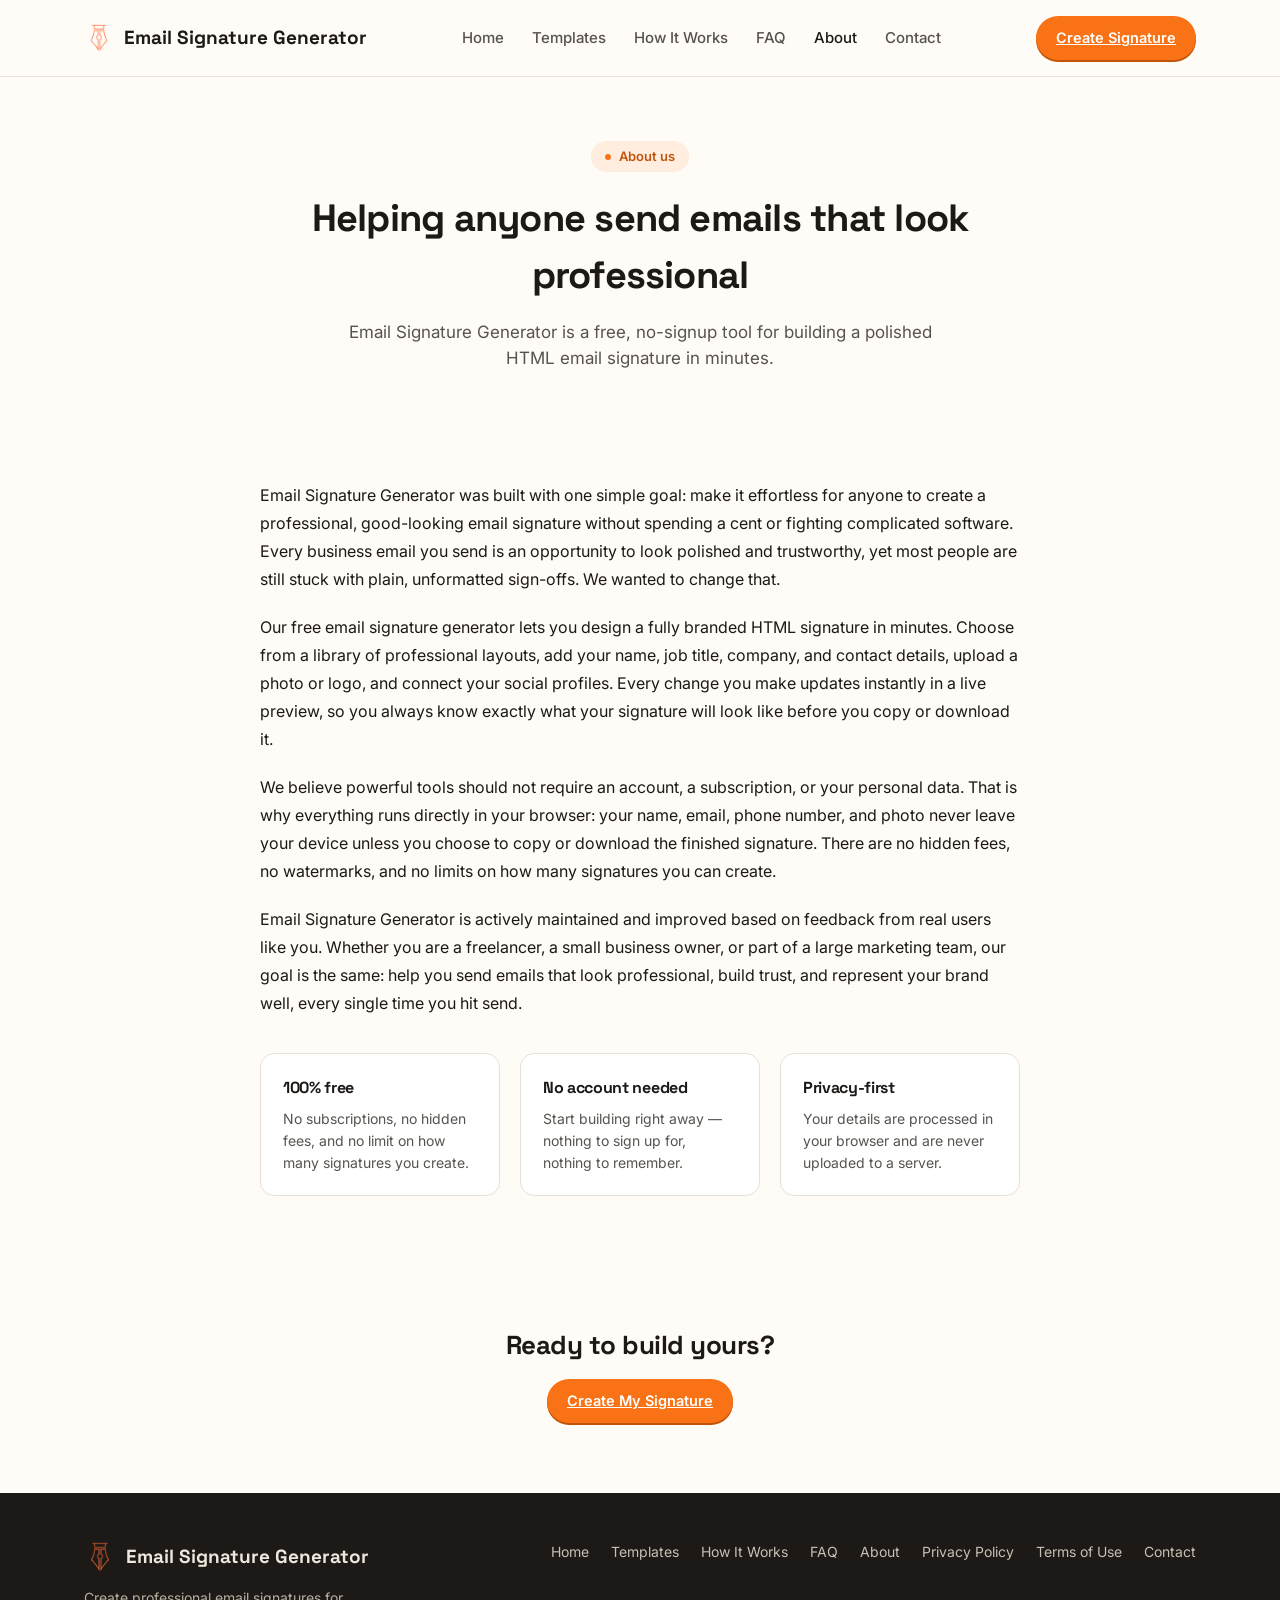
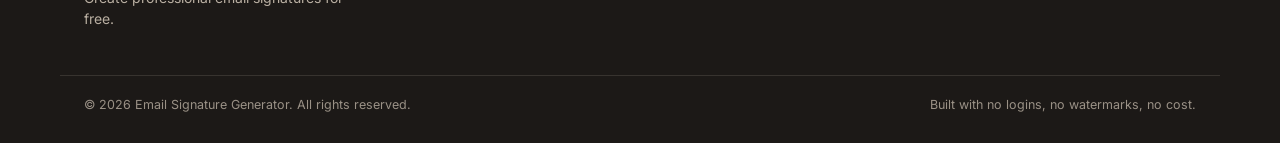
==== about.html @ c2b94624 "Add files via upload" ====
<!DOCTYPE html>
<html lang="en">
<head>
<meta charset="UTF-8">
<meta name="viewport" content="width=device-width, initial-scale=1.0">
<title>About Us | Email Signature Generator – Free Email Signature Maker</title>
<meta name="description" content="Learn about Email Signature Generator, the free online tool that helps you build a professional HTML email signature in minutes — no account, no cost, no watermark.">
<meta name="keywords" content="email signature generator, free email signature maker, HTML email signature, professional email signature, about signature generator">
<link rel="canonical" href="https://yourdomain.com/about.html">
<meta property="og:type" content="website">
<meta property="og:title" content="About Us | Email Signature Generator">
<meta property="og:description" content="Email Signature Generator is a free tool for creating professional HTML email signatures in minutes — no sign-up required.">
<meta name="twitter:card" content="summary">
<link rel="preconnect" href="https://fonts.googleapis.com">
<link href="https://fonts.googleapis.com/css2?family=Space+Grotesk:wght@500;600;700&family=Inter:wght@400;500;600;700&display=swap" rel="stylesheet">
<link rel="stylesheet" href="style.css">
<script type="application/ld+json">
{
  "@context": "https://schema.org",
  "@type": "AboutPage",
  "name": "About Email Signature Generator",
  "description": "Email Signature Generator is a free online tool that helps anyone create a professional HTML email signature in minutes, with no account required.",
  "url": "https://yourdomain.com/about.html",
  "isPartOf": {
    "@type": "WebSite",
    "name": "Email Signature Generator",
    "url": "https://yourdomain.com/"
  }
}
</script>
<style>
  .about-hero{padding:64px 0 20px;text-align:center;}
  .about-hero h1{font-size:38px;font-weight:700;max-width:720px;margin:0 auto;}
  .about-hero p{color:var(--ink-soft);font-size:17px;max-width:600px;margin:16px auto 0;}
  .about-body{max-width:760px;margin:0 auto;padding:20px 0 10px;}
  .about-body p{font-size:16px;line-height:1.75;color:var(--ink);margin:0 0 20px;}
  .about-values{display:grid;grid-template-columns:repeat(3,1fr);gap:20px;max-width:900px;margin:36px auto 0;}
  .about-value{background:var(--white);border:1.5px solid var(--line);border-radius:var(--radius-md);padding:22px;}
  .about-value h3{font-size:16px;margin-bottom:8px;}
  .about-value p{font-size:14px;color:var(--ink-soft);margin:0;line-height:1.55;}
  .about-cta{text-align:center;padding:50px 0 70px;}
  .about-cta h2{font-size:26px;margin-bottom:14px;}
  @media (max-width:760px){
    .about-hero h1{font-size:29px;}
    .about-values{grid-template-columns:1fr;}
  }
</style>
</head>
<body>

<header class="site">
  <div class="nav">
    <a href="index.html" style="text-decoration:none;color:inherit;">
      <div class="brand"><img src="[data-uri]" alt="Email Signature Generator" style="height:30px;width:auto;display:block;"><span>Email Signature Generator</span></div>
    </a>
    <nav class="links" aria-label="Primary">
      <a href="index.html">Home</a>
      <a href="index.html#templates">Templates</a>
      <a href="index.html#how">How It Works</a>
      <a href="index.html#faq">FAQ</a>
      <a href="about.html" style="color:var(--ink);">About</a>
      <a href="contact.html">Contact</a>
    </nav>
    <a href="index.html#generator" class="btn btn-primary">Create Signature</a>
    <button class="menu-toggle" aria-label="Menu"><span></span><span></span><span></span></button>
  </div>
</header>

<main>
<section class="about-hero">
  <div class="wrap">
    <span class="eyebrow"><span class="dot"></span>About us</span>
    <h1>Helping anyone send emails that look professional</h1>
    <p>Email Signature Generator is a free, no-signup tool for building a polished HTML email signature in minutes.</p>
  </div>
</section>

<section>
  <div class="wrap about-body">
    <p>Email Signature Generator was built with one simple goal: make it effortless for anyone to create a professional, good-looking email signature without spending a cent or fighting complicated software. Every business email you send is an opportunity to look polished and trustworthy, yet most people are still stuck with plain, unformatted sign-offs. We wanted to change that.</p>

    <p>Our free email signature generator lets you design a fully branded HTML signature in minutes. Choose from a library of professional layouts, add your name, job title, company, and contact details, upload a photo or logo, and connect your social profiles. Every change you make updates instantly in a live preview, so you always know exactly what your signature will look like before you copy or download it.</p>

    <p>We believe powerful tools should not require an account, a subscription, or your personal data. That is why everything runs directly in your browser: your name, email, phone number, and photo never leave your device unless you choose to copy or download the finished signature. There are no hidden fees, no watermarks, and no limits on how many signatures you can create.</p>

    <p>Email Signature Generator is actively maintained and improved based on feedback from real users like you. Whether you are a freelancer, a small business owner, or part of a large marketing team, our goal is the same: help you send emails that look professional, build trust, and represent your brand well, every single time you hit send.</p>

    <div class="about-values">
      <div class="about-value">
        <h3>100% free</h3>
        <p>No subscriptions, no hidden fees, and no limit on how many signatures you create.</p>
      </div>
      <div class="about-value">
        <h3>No account needed</h3>
        <p>Start building right away — nothing to sign up for, nothing to remember.</p>
      </div>
      <div class="about-value">
        <h3>Privacy-first</h3>
        <p>Your details are processed in your browser and are never uploaded to a server.</p>
      </div>
    </div>
  </div>
</section>

<section class="about-cta">
  <div class="wrap">
    <h2>Ready to build yours?</h2>
    <a href="index.html#generator" class="btn btn-primary">Create My Signature</a>
  </div>
</section>
</main>

<footer>
  <div class="wrap foot-grid">
    <div>
      <div class="brand" style="margin-bottom:8px;"><img src="[data-uri]" alt="Email Signature Generator" style="height:32px;width:auto;display:block;"><span>Email Signature Generator</span></div>
      <p style="color:#B9AFA2;font-size:14px;max-width:280px;">Create professional email signatures for free.</p>
    </div>
    <div class="foot-links">
      <a href="index.html">Home</a>
      <a href="index.html#templates">Templates</a>
      <a href="index.html#how">How It Works</a>
      <a href="index.html#faq">FAQ</a>
      <a href="about.html">About</a>
      <a href="privacy-policy.html">Privacy Policy</a>
      <a href="terms-of-use.html">Terms of Use</a>
      <a href="contact.html">Contact</a>
    </div>
  </div>
  <div class="wrap foot-bottom">
    <span>© 2026 Email Signature Generator. All rights reserved.</span>
    <span>Built with no logins, no watermarks, no cost.</span>
  </div>
</footer>

<script>
  document.querySelector(".menu-toggle").addEventListener("click", function(){
    var links = document.querySelector("nav.links");
    var isOpen = links.style.display === "flex";
    links.style.display = isOpen ? "none" : "flex";
    links.style.flexDirection = "column";
    links.style.position = "absolute";
    links.style.top = "64px";
    links.style.right = "24px";
    links.style.background = "#fff";
    links.style.border = "1px solid var(--line)";
    links.style.borderRadius = "12px";
    links.style.padding = "14px 20px";
    links.style.boxShadow = "0 20px 40px -20px rgba(0,0,0,.3)";
  });
</script>
</body>
</html>
---- style.css ----
:root{
    --ink:#1C1917;
    --ink-soft:#57534E;
    --paper:#FFFBF7;
    --paper-dim:#F5F0E9;
    --line:#E7E0D6;
    --orange:#F97316;
    --orange-deep:#C2540A;
    --orange-wash:#FFEEE0;
    --accent-2:#2A5F58;
    --white:#FFFFFF;
    --radius-lg:20px;
    --radius-md:14px;
    --radius-sm:9px;
  }
  *{box-sizing:border-box;}
  html{scroll-behavior:smooth;}
  body{
    margin:0;
    background:var(--paper);
    color:var(--ink);
    font-family:'Inter',system-ui,sans-serif;
    line-height:1.5;
  }
  h1,h2,h3,.display{
    font-family:'Space Grotesk',system-ui,sans-serif;
    letter-spacing:-0.02em;
    margin:0;
  }
  a{color:inherit;}
  img{max-width:100%;display:block;}
  .wrap{max-width:1160px;margin:0 auto;padding:0 24px;}
  button{font-family:inherit;cursor:pointer;}
  :focus-visible{outline:3px solid var(--orange-deep);outline-offset:2px;}

  /* Header */
  header.site{
    position:sticky;top:0;z-index:50;
    background:rgba(255,251,247,0.92);
    backdrop-filter:blur(8px);
    border-bottom:1px solid var(--line);
  }
  .nav{display:flex;align-items:center;justify-content:space-between;padding:16px 24px;max-width:1160px;margin:0 auto;}
  .brand{display:flex;align-items:center;gap:10px;font-weight:700;font-size:19px;font-family:'Space Grotesk',sans-serif;}
  .brand-mark{width:30px;height:30px;border-radius:9px;background:linear-gradient(135deg,var(--orange),var(--orange-deep));position:relative;flex:none;}
  .brand-mark::after{content:"";position:absolute;left:6px;right:6px;bottom:8px;height:2px;background:var(--white);border-radius:2px;}
  .brand-mark::before{content:"";position:absolute;left:6px;right:12px;top:9px;height:2px;background:var(--white);border-radius:2px;}
  nav.links{display:flex;gap:28px;font-size:15px;font-weight:500;}
  nav.links a{text-decoration:none;color:var(--ink-soft);transition:color .15s;}
  nav.links a:hover{color:var(--ink);}
  .btn{
    display:inline-flex;align-items:center;justify-content:center;gap:8px;
    padding:11px 20px;border-radius:999px;border:none;font-weight:600;font-size:14.5px;
    transition:transform .12s ease, box-shadow .12s ease, background .15s;
  }
  .btn-primary{background:var(--orange);color:#fff;box-shadow:0 2px 0 var(--orange-deep);}
  .btn-primary:hover{transform:translateY(-1px);box-shadow:0 4px 10px rgba(249,115,22,.35);}
  .btn-primary:active{transform:translateY(0);}
  .btn-ghost{background:transparent;color:var(--ink);border:1.5px solid var(--line);}
  .btn-ghost:hover{border-color:var(--orange);color:var(--orange-deep);}
  .btn-dark{background:var(--ink);color:#fff;}
  .btn-dark:hover{background:#000;}
  .btn-sm{padding:8px 14px;font-size:13.5px;border-radius:999px;}
  .menu-toggle{display:none;background:none;border:none;padding:6px;}
  .menu-toggle span{display:block;width:22px;height:2px;background:var(--ink);margin:5px 0;border-radius:2px;}

  /* Hero */
  .hero{padding:76px 0 60px;position:relative;overflow:hidden;}
  .hero .wrap{display:grid;grid-template-columns:1.1fr 1fr;gap:56px;align-items:center;}
  .eyebrow{display:inline-flex;align-items:center;gap:8px;background:var(--orange-wash);color:var(--orange-deep);font-weight:600;font-size:13px;padding:6px 14px;border-radius:999px;margin-bottom:18px;}
  .eyebrow .dot{width:6px;height:6px;border-radius:50%;background:var(--orange);}
  h1.hero-title{font-size:46px;line-height:1.06;font-weight:700;max-width:640px;}
  h1.hero-title em{font-style:normal;color:var(--orange-deep);}
  .hero-sub{margin-top:18px;font-size:17.5px;color:var(--ink-soft);max-width:520px;}
  .hero-cta{display:flex;gap:14px;margin-top:30px;flex-wrap:wrap;}
  .hero-visual{position:relative;}
  .envelope{
    background:var(--white);
    border:1px solid var(--line);
    border-radius:var(--radius-lg);
    box-shadow:0 30px 60px -25px rgba(28,25,23,0.25);
    padding:26px;
    position:relative;
  }
  .env-flap{
    height:64px;
    background:linear-gradient(160deg,var(--orange) 0%, var(--orange-deep) 100%);
    border-radius:16px 16px 0 0;
    clip-path:polygon(0 0,50% 62%,100% 0,100% 100%,0 100%);
    margin:-26px -26px 20px -26px;
  }
  .env-line{height:11px;border-radius:6px;background:var(--paper-dim);margin-bottom:10px;}
  .env-line.w60{width:60%;}
  .env-line.w40{width:40%;background:var(--orange-wash);}
  .env-sig{margin-top:18px;padding-top:16px;border-top:2px solid var(--paper-dim);display:flex;gap:12px;align-items:center;}
  .env-avatar{width:44px;height:44px;border-radius:12px;object-fit:cover;flex:none;display:block;}
  .env-name{font-weight:700;font-size:14.5px;}
  .env-role{font-size:12.5px;color:var(--ink-soft);}
  .env-chip{position:absolute;background:var(--white);border:1px solid var(--line);border-radius:999px;padding:8px 14px;font-size:12.5px;font-weight:600;box-shadow:0 12px 24px -12px rgba(0,0,0,.25);display:flex;align-items:center;gap:6px;}
  .env-chip.c1{top:-14px;right:18px;color:var(--orange-deep);}
  .env-chip.c2{bottom:-16px;left:8px;color:var(--accent-2);}
  .env-chip .dot2{width:7px;height:7px;border-radius:50%;background:currentColor;}

  section{padding:70px 0;}
  .section-head{max-width:640px;margin:0 auto 40px;text-align:center;}
  .section-head h2{font-size:32px;font-weight:700;}
  .section-head p{color:var(--ink-soft);margin-top:12px;font-size:16px;}
  .kicker{color:var(--orange-deep);font-weight:700;font-size:13px;letter-spacing:.08em;text-transform:uppercase;margin-bottom:10px;display:block;text-align:center;}

  /* Templates gallery */
  .tpl-grid{display:flex;flex-direction:column;align-items:flex-start;gap:12px;}
  .tpl-card{
    background:var(--white);border:1.5px solid var(--line);border-radius:var(--radius-md);
    padding:12px;cursor:pointer;transition:border-color .15s, transform .15s, box-shadow .15s;
    display:flex;flex-direction:row;align-items:center;gap:14px;
    width:fit-content;max-width:100%;
  }
  .tpl-card:hover{transform:translateY(-2px);box-shadow:0 14px 26px -18px rgba(28,25,23,.3);}
  .tpl-card.active{border-color:var(--orange);box-shadow:0 0 0 3px var(--orange-wash);}
  .tpl-thumb{border-radius:var(--radius-sm);background:var(--paper-dim);height:96px;width:210px;flex:none;display:flex;align-items:center;justify-content:center;overflow:hidden;position:relative;}
  .tpl-thumb-scale{position:absolute;top:50%;left:8px;transform-origin:left center;pointer-events:none;user-select:none;width:max-content;}
  .tpl-thumb-scale table,.tpl-thumb-scale td,.tpl-thumb-scale tr{-webkit-text-size-adjust:none;}
  .tpl-card-info{display:flex;flex-direction:column;gap:6px;min-width:96px;}
  .tpl-name{font-weight:700;font-size:15px;}
  .tpl-select{font-size:12.5px;font-weight:600;color:var(--orange-deep);display:flex;align-items:center;gap:5px;}
  .tpl-live-badge{display:none;font-size:10.5px;font-weight:700;text-transform:uppercase;letter-spacing:.04em;color:#fff;background:var(--orange);padding:3px 8px;border-radius:999px;width:fit-content;}
  .tpl-card.active .tpl-live-badge{display:inline-block;}
  .email-chrome.pulse-highlight{animation:pulseHighlight 1.1s ease;}
  @keyframes pulseHighlight{
    0%{box-shadow:0 0 0 0 rgba(249,115,22,.55);}
    70%{box-shadow:0 0 0 10px rgba(249,115,22,0);}
    100%{box-shadow:0 0 0 0 rgba(249,115,22,0);}
  }


  /* Generator */
  .gen-shell{display:grid;grid-template-columns:1.25fr 1fr;gap:40px;align-items:start;}
  .gen-left{display:flex;flex-direction:column;gap:24px;min-width:0;}
  .gen-right{position:sticky;top:96px;min-width:0;}
  .tpl-right-title{font-size:20px;font-weight:700;margin:8px 0 6px;}
  .tpl-right-sub{color:var(--ink-soft);font-size:13.5px;margin:0 0 18px;}
  .panel{background:var(--white);border:1.5px solid var(--line);border-radius:var(--radius-lg);padding:26px;}
  .panel h3{font-size:16px;font-weight:700;margin-bottom:16px;display:flex;align-items:center;gap:8px;}
  .panel h3 .num, .panel .num{width:22px;height:22px;border-radius:7px;background:var(--orange-wash);color:var(--orange-deep);font-size:12px;display:inline-flex;align-items:center;justify-content:center;font-weight:700;margin-right:8px;}
  .field-row{display:grid;grid-template-columns:1fr 1fr;gap:12px;margin-bottom:12px;}
  .field{margin-bottom:12px;}
  .field label{display:block;font-size:13px;font-weight:600;margin-bottom:6px;color:var(--ink-soft);}
  .field input[type=text], .field input[type=email], .field input[type=url], .field input[type=tel], .field select{
    width:100%;padding:10px 12px;border:1.5px solid var(--line);border-radius:var(--radius-sm);font-size:14px;background:var(--paper);color:var(--ink);
  }
  .field input:focus, .field select:focus{border-color:var(--orange);}
  .field.err input{border-color:#D64545;}
  .err-msg{font-size:12px;color:#D64545;margin-top:4px;display:none;}
  .field.err .err-msg{display:block;}
  .divider-panel{height:1px;background:var(--line);margin:20px 0;}
  .accordion-btn{
    width:100%;display:flex;justify-content:space-between;align-items:center;
    background:none;border:none;padding:14px 0;font-weight:700;font-size:15px;border-top:1px solid var(--line);
  }
  .accordion-body{padding-bottom:14px;display:none;}
  .accordion-body.open{display:block;}
  .arrow{transition:transform .15s;font-size:13px;color:var(--orange-deep);}
  .arrow.open{transform:rotate(180deg);}

  .logo-drop{
    border:1.5px dashed var(--line);border-radius:var(--radius-md);padding:18px;text-align:center;
    background:var(--paper-dim);cursor:pointer;
  }
  .logo-drop:hover{border-color:var(--orange);}
  .logo-preview{display:flex;align-items:center;gap:12px;margin-top:12px;}
  .logo-preview img{width:52px;height:52px;object-fit:cover;border-radius:50%;border:1px solid var(--line);}

  .social-row{display:flex;align-items:center;gap:10px;margin-bottom:10px;}
  .social-toggle{width:38px;height:38px;flex:none;border-radius:10px;border:1.5px solid var(--line);background:var(--white);display:flex;align-items:center;justify-content:center;font-weight:700;font-size:12px;color:var(--ink-soft);}
  .social-toggle.on{background:var(--orange);border-color:var(--orange);color:#fff;}
  .social-row input{flex:1;padding:9px 12px;border:1.5px solid var(--line);border-radius:var(--radius-sm);font-size:13.5px;}

  .swatches{display:flex;gap:8px;flex-wrap:wrap;}
  .swatch{width:30px;height:30px;border-radius:9px;border:2px solid var(--white);box-shadow:0 0 0 1.5px var(--line);cursor:pointer;}
  .swatch.active{box-shadow:0 0 0 2px var(--ink);}
  input[type=color]{width:44px;height:34px;border:1.5px solid var(--line);border-radius:8px;padding:2px;background:var(--white);}

  .preview-block{}
  .preview-label{display:flex;align-items:center;gap:8px;font-weight:700;font-size:14px;margin-bottom:12px;color:var(--ink-soft);}
  .preview-label .dotlive{width:8px;height:8px;border-radius:50%;background:#2FA84F;box-shadow:0 0 0 3px #2FA84F33;}
  .email-chrome{border:1.5px solid var(--line);border-radius:var(--radius-lg);overflow:hidden;background:var(--white);}
  .email-topbar{background:var(--paper-dim);padding:12px 16px;border-bottom:1px solid var(--line);font-size:12.5px;color:var(--ink-soft);}
  .email-topbar b{color:var(--ink);}
  iframe#previewFrame{width:100%;border:none;height:260px;display:block;}
  .actions{display:flex;gap:10px;margin-top:16px;flex-wrap:wrap;}
  .privacy-note{margin-top:16px;font-size:12.5px;color:var(--ink-soft);background:var(--paper-dim);padding:10px 14px;border-radius:var(--radius-sm);}
  .toast{
    position:fixed;bottom:24px;left:50%;transform:translateX(-50%) translateY(20px);
    background:var(--ink);color:#fff;padding:12px 20px;border-radius:999px;font-size:14px;font-weight:600;
    opacity:0;transition:opacity .2s, transform .2s;pointer-events:none;z-index:999;
  }
  .toast.show{opacity:1;transform:translateX(-50%) translateY(0);}

  /* how it works */
  .steps{display:grid;grid-template-columns:repeat(3,1fr);gap:24px;}
  .step{background:var(--white);border:1.5px solid var(--line);border-radius:var(--radius-md);padding:24px;}
  .step .stepno{font-family:'Space Grotesk',sans-serif;font-size:26px;font-weight:700;color:var(--orange-wash);-webkit-text-stroke:1.5px var(--orange-deep);margin-bottom:10px;}
  .step h3{font-size:16.5px;margin-bottom:8px;}
  .step p{color:var(--ink-soft);font-size:14.5px;margin:0;}

  /* FAQ */
  .faq-item{border-bottom:1px solid var(--line);}
  .faq-q{width:100%;text-align:left;background:none;border:none;padding:18px 4px;display:flex;justify-content:space-between;align-items:center;font-weight:600;font-size:15.5px;}
  .faq-a{padding:0 4px 18px;color:var(--ink-soft);font-size:14.5px;display:none;max-width:760px;}
  .faq-a.open{display:block;}

  footer{background:var(--ink);color:#EDE7DE;padding:48px 0 28px;}
  .foot-grid{display:flex;justify-content:space-between;gap:24px;flex-wrap:wrap;}
  .foot-links{display:flex;gap:22px;flex-wrap:wrap;font-size:14px;}
  .foot-links a{text-decoration:none;color:#C9C0B4;}
  .foot-links a:hover{color:#fff;}
  .foot-bottom{margin-top:32px;padding-top:20px;border-top:1px solid #37332F;font-size:12.5px;color:#9A9186;display:flex;justify-content:space-between;flex-wrap:wrap;gap:10px;}

  .sticky-mobile-bar{display:none;}

  @media (max-width:980px){
    .hero .wrap{grid-template-columns:1fr;}
    h1.hero-title{font-size:36px;}
    .gen-shell{grid-template-columns:1fr;}
    .steps{grid-template-columns:1fr;}
    nav.links{display:none;}
    .menu-toggle{display:block;}
    .gen-right{position:static;}
  }
  @media (max-width:640px){
    .field-row{grid-template-columns:1fr;}
    .tpl-card{flex-direction:column;align-items:stretch;width:100%;}
    .tpl-thumb{width:100%;height:110px;}
    .hero{padding:52px 0 40px;}
    h1.hero-title{font-size:29px;}
    section{padding:48px 0;}
    .actions{display:none;}
    .sticky-mobile-bar{
      display:flex;position:sticky;bottom:0;background:var(--white);border-top:1px solid var(--line);
      padding:10px 14px;gap:8px;z-index:40;
    }
    .sticky-mobile-bar .btn{flex:1;padding:11px 6px;font-size:12.5px;white-space:nowrap;}
  }
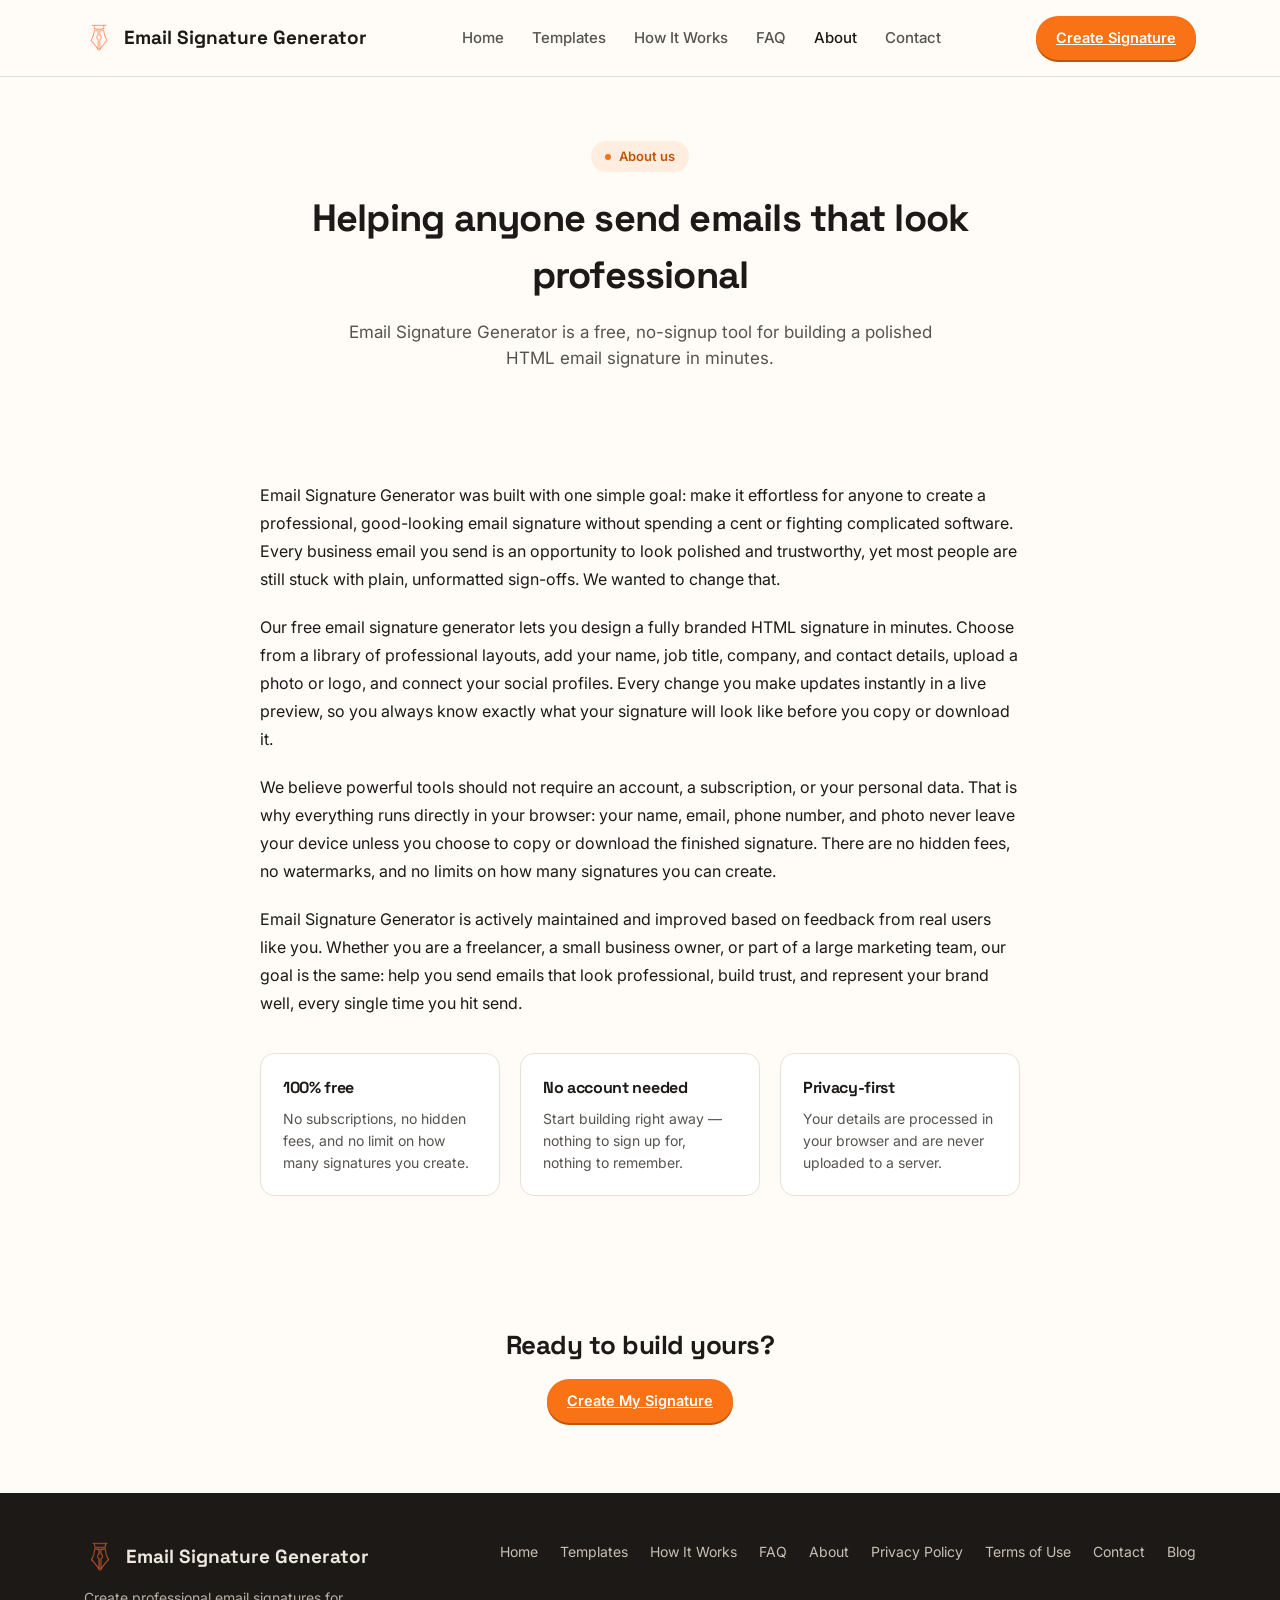
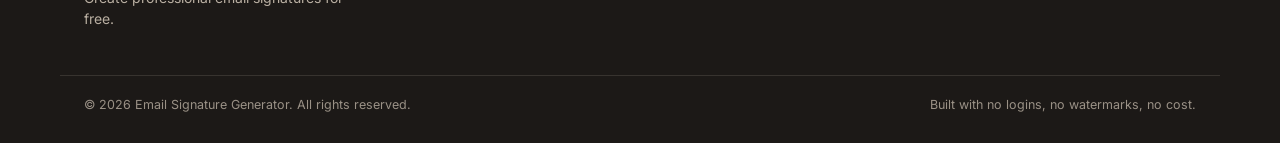
==== commit de96b667: "Update about.html" ====
--- a/about.html
+++ b/about.html
@@ -1,12 +1,22 @@
 <!DOCTYPE html>
 <html lang="en">
 <head>
+  <meta name="robots" content="index, follow">
+<!-- Google tag (gtag.js) -->
+<script async src="https://www.googletagmanager.com/gtag/js?id=G-DF65DYGQGC"></script>
+<script>
+  window.dataLayer = window.dataLayer || [];
+  function gtag(){dataLayer.push(arguments);}
+  gtag('js', new Date());
+
+  gtag('config', 'G-DF65DYGQGC');
+</script>
 <meta charset="UTF-8">
 <meta name="viewport" content="width=device-width, initial-scale=1.0">
 <title>About Us | Email Signature Generator – Free Email Signature Maker</title>
 <meta name="description" content="Learn about Email Signature Generator, the free online tool that helps you build a professional HTML email signature in minutes — no account, no cost, no watermark.">
 <meta name="keywords" content="email signature generator, free email signature maker, HTML email signature, professional email signature, about signature generator">
-<link rel="canonical" href="https://yourdomain.com/about.html">
+<link rel="canonical" href="https://email-signature-design.github.io/html-signature/about.html">
 <meta property="og:type" content="website">
 <meta property="og:title" content="About Us | Email Signature Generator">
 <meta property="og:description" content="Email Signature Generator is a free tool for creating professional HTML email signatures in minutes — no sign-up required.">
@@ -20,11 +30,11 @@
   "@type": "AboutPage",
   "name": "About Email Signature Generator",
   "description": "Email Signature Generator is a free online tool that helps anyone create a professional HTML email signature in minutes, with no account required.",
-  "url": "https://yourdomain.com/about.html",
+  "url": "https://email-signature-design.github.io/html-signature/about.html",
   "isPartOf": {
     "@type": "WebSite",
     "name": "Email Signature Generator",
-    "url": "https://yourdomain.com/"
+    "url": "https://email-signature-design.github.io/html-signature/"
   }
 }
 </script>
@@ -125,6 +135,7 @@
       <a href="privacy-policy.html">Privacy Policy</a>
       <a href="terms-of-use.html">Terms of Use</a>
       <a href="contact.html">Contact</a>
+         <a href="https://medium.com/@email.signature2027/why-your-email-signature-is-costing-you-business-and-how-to-fix-it-in-minutes-19ee66d73771" target="_blank" rel="noopener">Blog</a>
     </div>
   </div>
   <div class="wrap foot-bottom">
